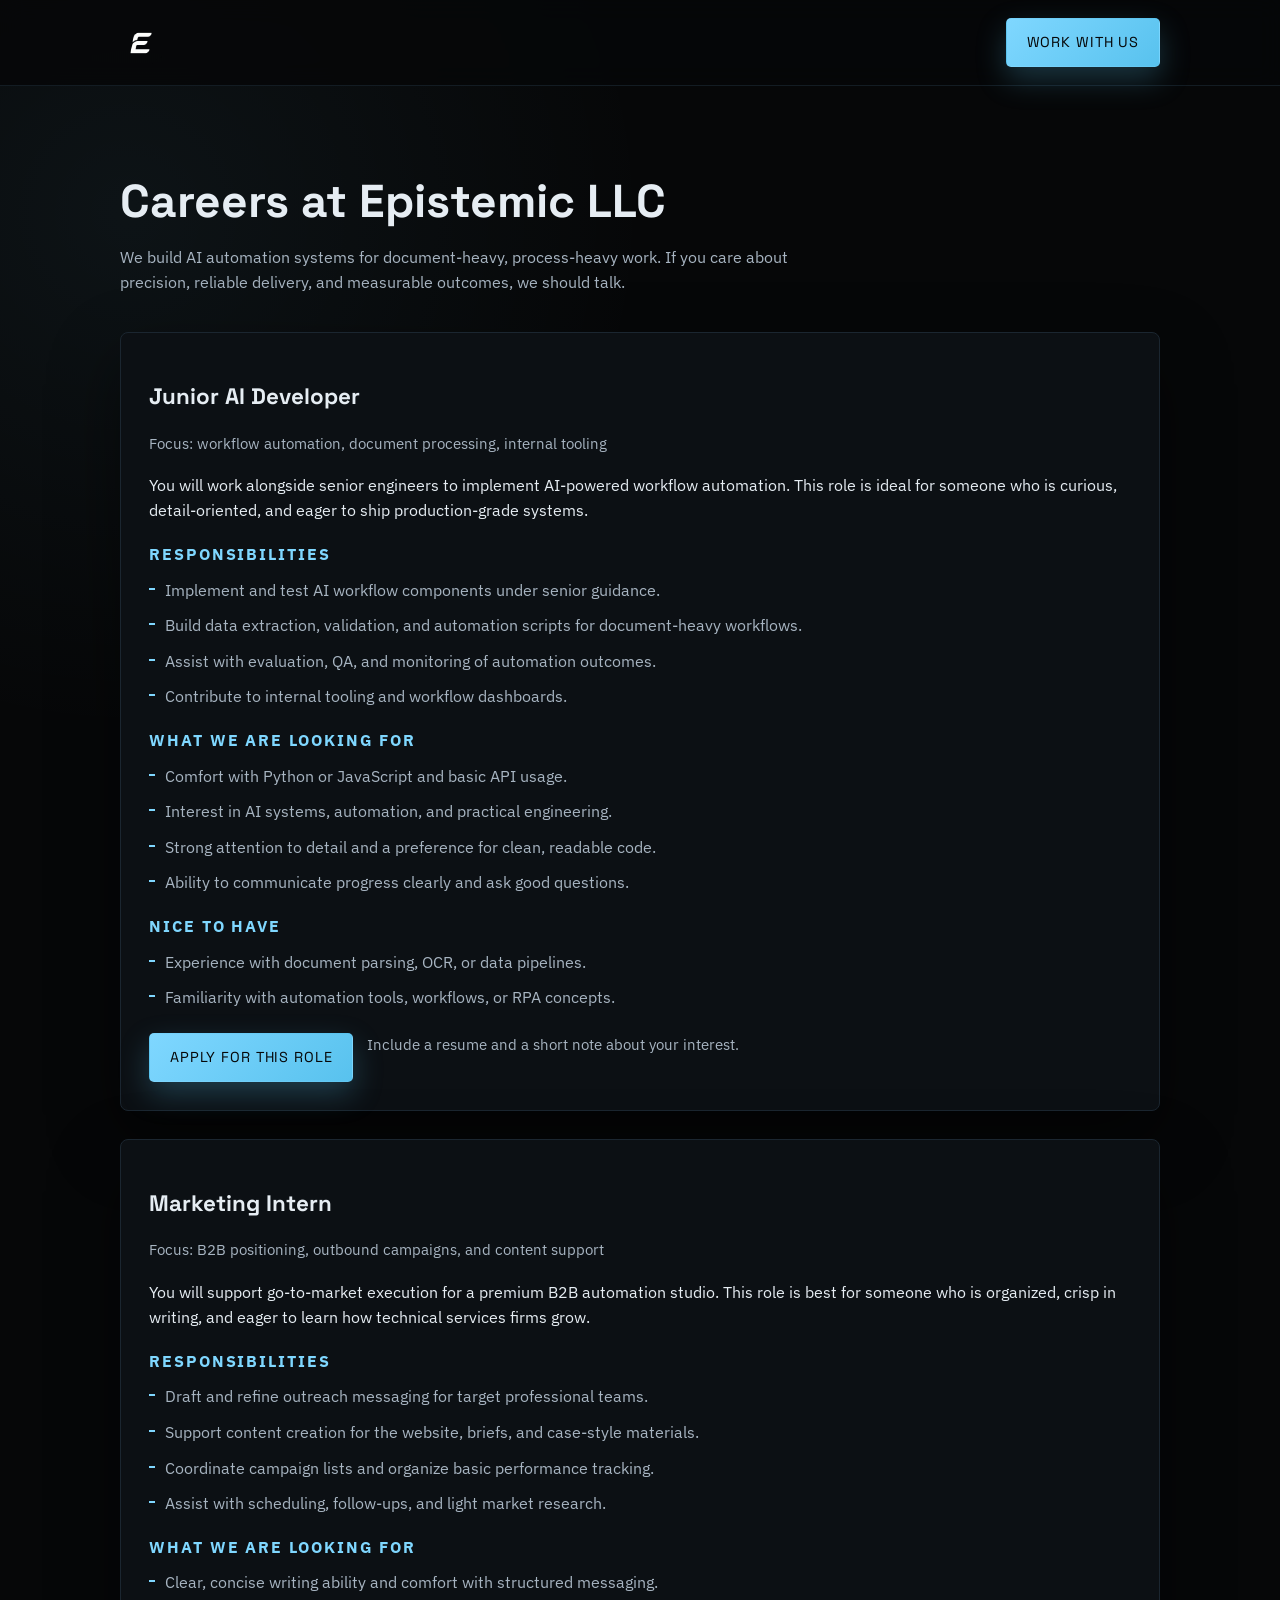
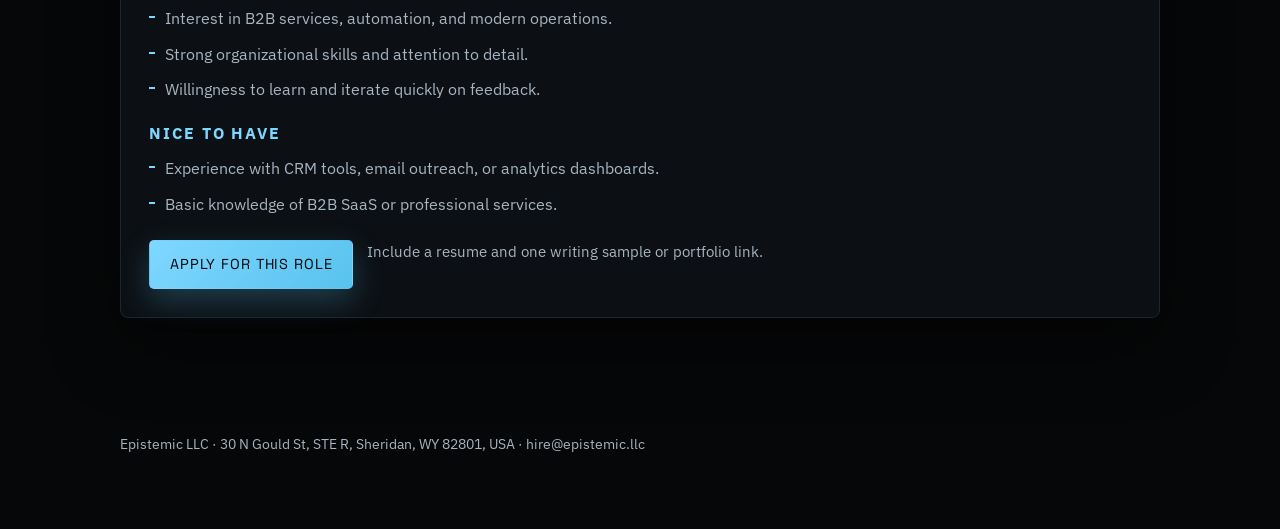
==== careers.html @ b7b9e683 "second page" ====
<!doctype html>
<html lang="en">
	<head>
		<meta charset="utf-8">
		<meta name="viewport" content="width=device-width, initial-scale=1">
		<title>Careers | Epistemic LLC</title>
		<meta name="description" content="Open roles at Epistemic LLC: Junior AI Developer and Marketing Intern.">
		<link rel="preconnect" href="https://fonts.googleapis.com">
		<link rel="preconnect" href="https://fonts.gstatic.com" crossorigin>
		<link href="https://fonts.googleapis.com/css2?family=IBM+Plex+Sans:wght@300;400;500;600&family=Space+Grotesk:wght@400;500;600;700&display=swap" rel="stylesheet">
		<style>
			:root {
				color-scheme: dark;
				--bg: #060708;
				--surface: #0c1014;
				--surface-strong: #0f151b;
				--text: #e6edf3;
				--muted: #a7b4c1;
				--line: #1b2630;
				--accent: #7fd7ff;
				--accent-strong: #58c2ee;
				--shadow: 0 28px 70px rgba(0, 0, 0, 0.45);
				--radius: 8px;
				--radius-small: 5px;
				--container: 1040px;
			}

			* {
				box-sizing: border-box;
			}

			body {
				margin: 0;
				font-family: "IBM Plex Sans", "Segoe UI", system-ui, -apple-system, sans-serif;
				background: radial-gradient(900px circle at 10% 10%, rgba(127, 215, 255, 0.06), transparent 58%),
					rgba(6, 7, 8, 1);
				color: var(--text);
				line-height: 1.6;
			}

			a {
				color: inherit;
				text-decoration: none;
			}

			.container {
				width: min(100% - 48px, var(--container));
				margin: 0 auto;
			}

			header {
				position: sticky;
				top: 0;
				z-index: 10;
				background: rgba(6, 7, 8, 0.88);
				backdrop-filter: blur(12px);
				border-bottom: 1px solid rgba(27, 38, 48, 0.7);
			}

			.nav {
				display: flex;
				align-items: center;
				justify-content: space-between;
				padding: 18px 0;
				gap: 24px;
			}

			.logo {
				display: inline-flex;
				align-items: center;
				gap: 12px;
				font-family: "Space Grotesk", sans-serif;
				font-weight: 600;
				letter-spacing: 0.02em;
				text-transform: uppercase;
			}

			.logo img {
				width: 42px;
				height: 42px;
				object-fit: contain;
			}

			.logo-fallback {
				display: none;
				font-size: 0.95rem;
			}

			.btn {
				display: inline-flex;
				align-items: center;
				justify-content: center;
				padding: 12px 20px;
				border-radius: var(--radius-small);
				border: 1px solid var(--line);
				font-family: "Space Grotesk", sans-serif;
				text-transform: uppercase;
				letter-spacing: 0.06em;
				font-size: 0.9rem;
				transition: transform 0.2s ease, box-shadow 0.2s ease, border-color 0.2s ease;
			}

			.btn-primary {
				background: linear-gradient(135deg, var(--accent), var(--accent-strong));
				color: #060708;
				border-color: transparent;
				box-shadow: 0 12px 30px rgba(88, 194, 238, 0.25);
			}

			.btn-primary:hover,
			.btn-primary:focus-visible {
				transform: translateY(-1px);
				box-shadow: 0 18px 34px rgba(88, 194, 238, 0.35);
			}

			.hero {
				padding: 90px 0 60px;
			}

			h1 {
				font-family: "Space Grotesk", sans-serif;
				font-size: clamp(2.2rem, 3.6vw, 3.4rem);
				line-height: 1.1;
				margin: 0 0 18px;
			}

			.lead {
				color: var(--muted);
				max-width: 680px;
			}

			.role-grid {
				display: grid;
				gap: 28px;
				margin-top: 36px;
			}

			.role-card {
				background: var(--surface);
				border: 1px solid var(--line);
				border-radius: var(--radius);
				padding: 28px;
				box-shadow: var(--shadow);
			}

			.role-card h2 {
				font-family: "Space Grotesk", sans-serif;
				font-size: 1.4rem;
				margin-bottom: 6px;
			}

			.meta {
				color: var(--muted);
				font-size: 0.95rem;
				margin-bottom: 18px;
			}

			.role-section {
				margin-top: 18px;
			}

			.role-section h3 {
				font-size: 1rem;
				text-transform: uppercase;
				letter-spacing: 0.12em;
				color: var(--accent);
				margin-bottom: 10px;
			}

			.role-section ul {
				list-style: none;
				margin: 0;
				padding: 0;
				display: grid;
				gap: 10px;
			}

			.role-section li {
				color: var(--muted);
				padding-left: 16px;
				position: relative;
			}

			.role-section li::before {
				content: "";
				position: absolute;
				left: 0;
				top: 10px;
				width: 6px;
				height: 2px;
				background: var(--accent);
			}

			.apply-bar {
				margin-top: 22px;
				display: flex;
				flex-wrap: wrap;
				gap: 14px;
			}

			.apply-note {
				color: var(--muted);
				font-size: 0.92rem;
			}

			footer {
				padding: 40px 0 60px;
				color: var(--muted);
				font-size: 0.9rem;
			}

			@media (max-width: 780px) {
				.container {
					width: min(100% - 32px, var(--container));
				}

				.nav {
					flex-direction: column;
					align-items: flex-start;
					gap: 12px;
				}

				.apply-bar .btn {
					flex: 1 1 180px;
				}
			}
		</style>
	</head>
	<body>
		<header>
			<nav class="nav container">
				<a class="logo" href="index.html" aria-label="Epistemic LLC">
					<img src="assets/company-logo.png" alt="Epistemic LLC logo" onerror="this.style.display='none'; this.nextElementSibling.style.display='inline-flex';">
					<span class="logo-fallback">Epistemic</span>
				</a>
				<a class="btn btn-primary" href="index.html#contact">Work with us</a>
			</nav>
		</header>

		<main>
			<section class="hero container">
				<h1>Careers at Epistemic LLC</h1>
				<p class="lead">
					We build AI automation systems for document-heavy, process-heavy work. If you care about precision,
					reliable delivery, and measurable outcomes, we should talk.
				</p>
				<div class="role-grid">
					<article class="role-card" id="junior-ai-developer">
						<h2>Junior AI Developer</h2>
						<p class="meta">Focus: workflow automation, document processing, internal tooling</p>
						<p>
							You will work alongside senior engineers to implement AI-powered workflow automation. This role is
							ideal for someone who is curious, detail-oriented, and eager to ship production-grade systems.
						</p>
						<div class="role-section">
							<h3>Responsibilities</h3>
							<ul>
								<li>Implement and test AI workflow components under senior guidance.</li>
								<li>Build data extraction, validation, and automation scripts for document-heavy workflows.</li>
								<li>Assist with evaluation, QA, and monitoring of automation outcomes.</li>
								<li>Contribute to internal tooling and workflow dashboards.</li>
							</ul>
						</div>
						<div class="role-section">
							<h3>What we are looking for</h3>
							<ul>
								<li>Comfort with Python or JavaScript and basic API usage.</li>
								<li>Interest in AI systems, automation, and practical engineering.</li>
								<li>Strong attention to detail and a preference for clean, readable code.</li>
								<li>Ability to communicate progress clearly and ask good questions.</li>
							</ul>
						</div>
						<div class="role-section">
							<h3>Nice to have</h3>
							<ul>
								<li>Experience with document parsing, OCR, or data pipelines.</li>
								<li>Familiarity with automation tools, workflows, or RPA concepts.</li>
							</ul>
						</div>
						<div class="apply-bar">
							<a class="btn btn-primary" href="mailto:hire@epistemic.llc?subject=Junior%20AI%20Developer%20Application">Apply for this role</a>
							<span class="apply-note">Include a resume and a short note about your interest.</span>
						</div>
					</article>

					<article class="role-card" id="marketing-intern">
						<h2>Marketing Intern</h2>
						<p class="meta">Focus: B2B positioning, outbound campaigns, and content support</p>
						<p>
							You will support go-to-market execution for a premium B2B automation studio. This role is best for
							someone who is organized, crisp in writing, and eager to learn how technical services firms grow.
						</p>
						<div class="role-section">
							<h3>Responsibilities</h3>
							<ul>
								<li>Draft and refine outreach messaging for target professional teams.</li>
								<li>Support content creation for the website, briefs, and case-style materials.</li>
								<li>Coordinate campaign lists and organize basic performance tracking.</li>
								<li>Assist with scheduling, follow-ups, and light market research.</li>
							</ul>
						</div>
						<div class="role-section">
							<h3>What we are looking for</h3>
							<ul>
								<li>Clear, concise writing ability and comfort with structured messaging.</li>
								<li>Interest in B2B services, automation, and modern operations.</li>
								<li>Strong organizational skills and attention to detail.</li>
								<li>Willingness to learn and iterate quickly on feedback.</li>
							</ul>
						</div>
						<div class="role-section">
							<h3>Nice to have</h3>
							<ul>
								<li>Experience with CRM tools, email outreach, or analytics dashboards.</li>
								<li>Basic knowledge of B2B SaaS or professional services.</li>
							</ul>
						</div>
						<div class="apply-bar">
							<a class="btn btn-primary" href="mailto:hire@epistemic.llc?subject=Marketing%20Intern%20Application">Apply for this role</a>
							<span class="apply-note">Include a resume and one writing sample or portfolio link.</span>
						</div>
					</article>
				</div>
			</section>
		</main>

		<footer class="container">
			<p>Epistemic LLC · 30 N Gould St, STE R, Sheridan, WY 82801, USA · hire@epistemic.llc</p>
		</footer>
	</body>
</html>
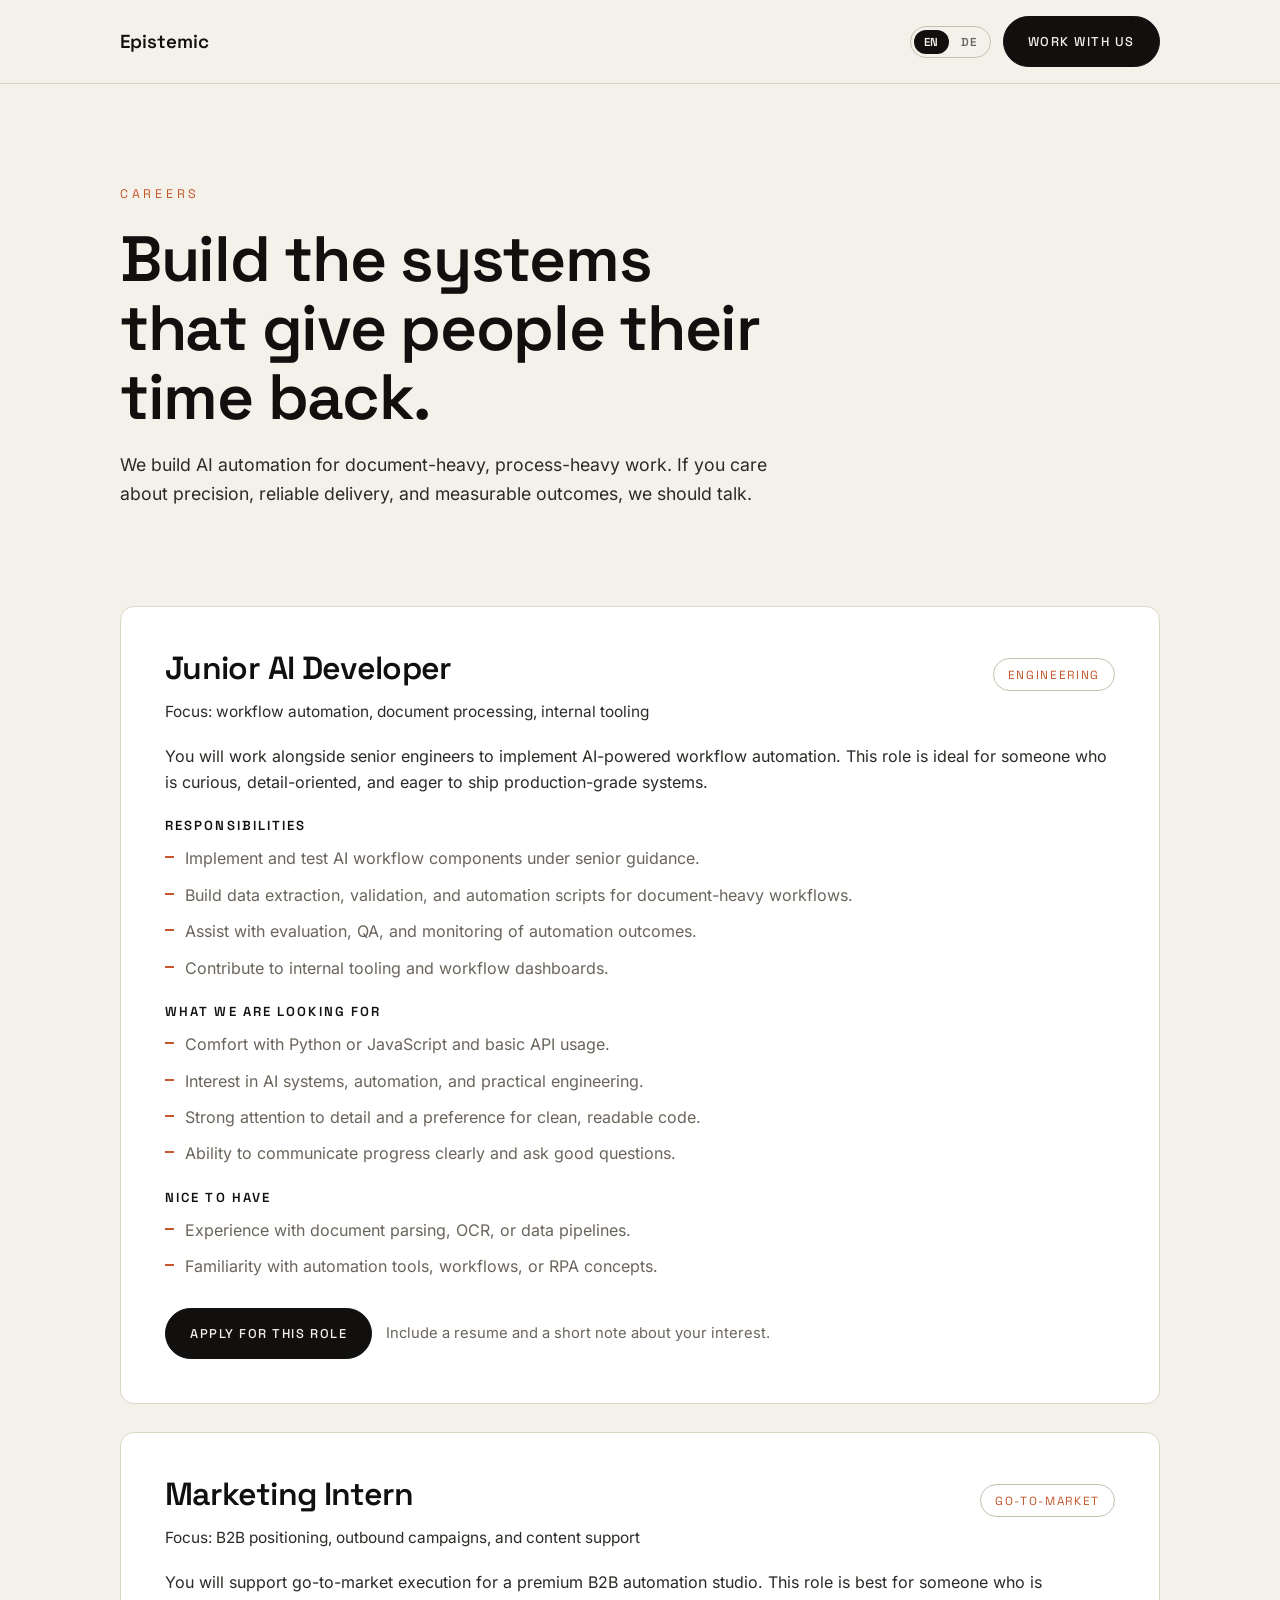
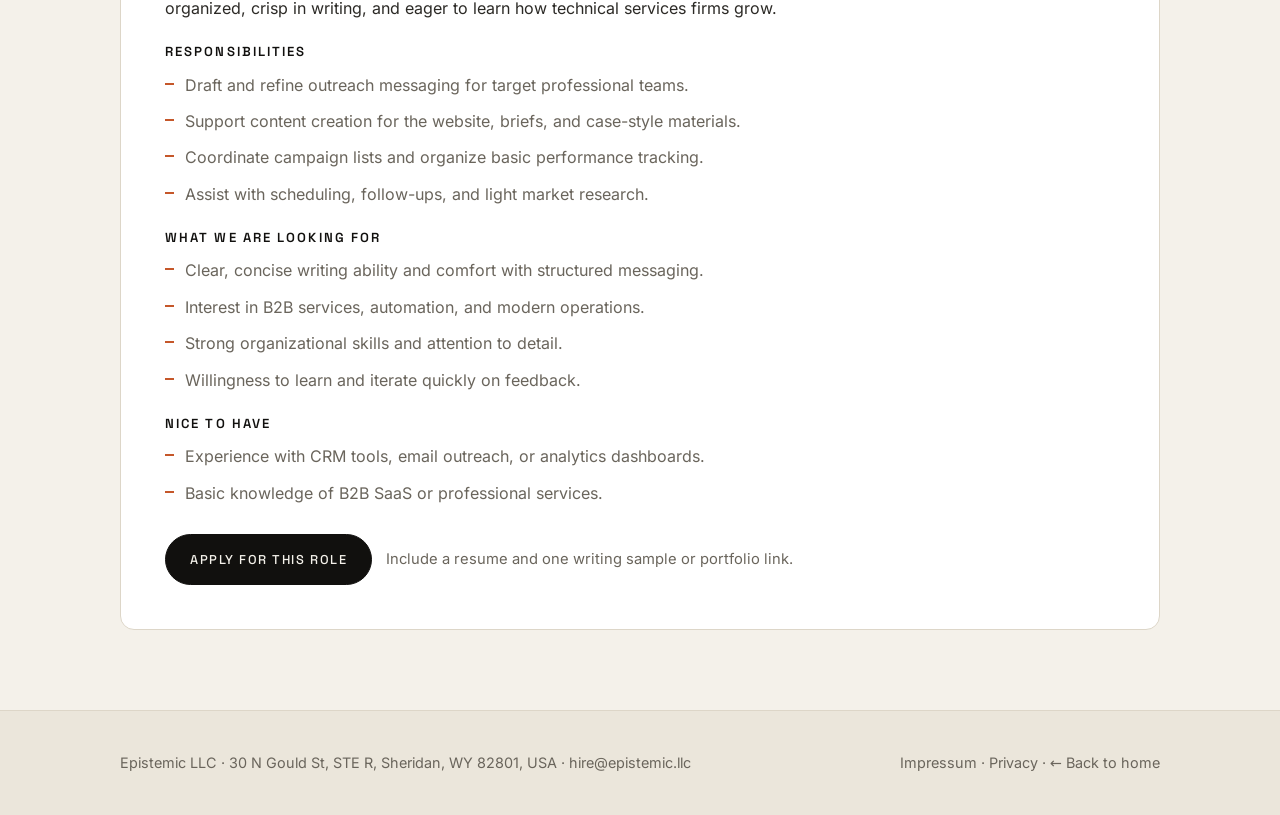
==== commit 083a2c3c: "website update" ====
--- a/careers.html
+++ b/careers.html
@@ -3,329 +3,235 @@
 	<head>
 		<meta charset="utf-8">
 		<meta name="viewport" content="width=device-width, initial-scale=1">
-		<title>Careers | Epistemic LLC</title>
-		<meta name="description" content="Open roles at Epistemic LLC: Junior AI Developer and Marketing Intern.">
-		<link rel="preconnect" href="https://fonts.googleapis.com">
-		<link rel="preconnect" href="https://fonts.gstatic.com" crossorigin>
-		<link href="https://fonts.googleapis.com/css2?family=IBM+Plex+Sans:wght@300;400;500;600&family=Space+Grotesk:wght@400;500;600;700&display=swap" rel="stylesheet">
+		<title>Careers | Epistemic</title>
+		<meta name="description" content="Open roles at Epistemic: Junior AI Developer and Marketing Intern.">
+		<link rel="icon" href="assets/company-logo.png" type="image/png">
+			<link rel="stylesheet" href="assets/fonts.css">
 		<style>
 			:root {
-				color-scheme: dark;
-				--bg: #060708;
-				--surface: #0c1014;
-				--surface-strong: #0f151b;
-				--text: #e6edf3;
-				--muted: #a7b4c1;
-				--line: #1b2630;
-				--accent: #7fd7ff;
-				--accent-strong: #58c2ee;
-				--shadow: 0 28px 70px rgba(0, 0, 0, 0.45);
-				--radius: 8px;
-				--radius-small: 5px;
+				--bg: #f4f1ea;
+				--bg-deep: #ebe6db;
+				--surface: #ffffff;
+				--ink: #11100e;
+				--ink-soft: #2c2a26;
+				--muted: #6a655c;
+				--line: #ddd6c8;
+				--line-strong: #c7bfae;
+				--accent-warm: #c5572a;
+				--radius: 14px;
 				--container: 1040px;
-			}
-
-			* {
-				box-sizing: border-box;
-			}
-
+				--ease: cubic-bezier(0.22, 1, 0.36, 1);
+			}
+			* { box-sizing: border-box; }
+			html { scroll-behavior: smooth; }
 			body {
 				margin: 0;
-				font-family: "IBM Plex Sans", "Segoe UI", system-ui, -apple-system, sans-serif;
-				background: radial-gradient(900px circle at 10% 10%, rgba(127, 215, 255, 0.06), transparent 58%),
-					rgba(6, 7, 8, 1);
-				color: var(--text);
-				line-height: 1.6;
-			}
-
-			a {
-				color: inherit;
-				text-decoration: none;
-			}
-
-			.container {
-				width: min(100% - 48px, var(--container));
-				margin: 0 auto;
-			}
-
-			header {
-				position: sticky;
-				top: 0;
-				z-index: 10;
-				background: rgba(6, 7, 8, 0.88);
-				backdrop-filter: blur(12px);
-				border-bottom: 1px solid rgba(27, 38, 48, 0.7);
-			}
-
-			.nav {
-				display: flex;
-				align-items: center;
-				justify-content: space-between;
-				padding: 18px 0;
-				gap: 24px;
-			}
-
-			.logo {
-				display: inline-flex;
-				align-items: center;
-				gap: 12px;
-				font-family: "Space Grotesk", sans-serif;
-				font-weight: 600;
-				letter-spacing: 0.02em;
-				text-transform: uppercase;
-			}
-
-			.logo img {
-				width: 42px;
-				height: 42px;
-				object-fit: contain;
-			}
-
-			.logo-fallback {
-				display: none;
-				font-size: 0.95rem;
-			}
+				font-family: "Inter", "Segoe UI", system-ui, -apple-system, sans-serif;
+				background: var(--bg);
+				color: var(--ink);
+				line-height: 1.65;
+				-webkit-font-smoothing: antialiased;
+			}
+			img { max-width: 100%; display: block; }
+			a { color: inherit; text-decoration: none; }
+			h1, h2, h3 { font-family: "Space Grotesk", "Inter", sans-serif; margin: 0; font-weight: 600; letter-spacing: -0.02em; line-height: 1.08; }
+			.container { width: min(100% - 48px, var(--container)); margin: 0 auto; }
 
 			.btn {
-				display: inline-flex;
-				align-items: center;
-				justify-content: center;
-				padding: 12px 20px;
-				border-radius: var(--radius-small);
-				border: 1px solid var(--line);
-				font-family: "Space Grotesk", sans-serif;
-				text-transform: uppercase;
-				letter-spacing: 0.06em;
-				font-size: 0.9rem;
-				transition: transform 0.2s ease, box-shadow 0.2s ease, border-color 0.2s ease;
-			}
-
-			.btn-primary {
-				background: linear-gradient(135deg, var(--accent), var(--accent-strong));
-				color: #060708;
-				border-color: transparent;
-				box-shadow: 0 12px 30px rgba(88, 194, 238, 0.25);
-			}
-
-			.btn-primary:hover,
-			.btn-primary:focus-visible {
-				transform: translateY(-1px);
-				box-shadow: 0 18px 34px rgba(88, 194, 238, 0.35);
-			}
-
-			.hero {
-				padding: 90px 0 60px;
-			}
-
-			h1 {
-				font-family: "Space Grotesk", sans-serif;
-				font-size: clamp(2.2rem, 3.6vw, 3.4rem);
-				line-height: 1.1;
-				margin: 0 0 18px;
-			}
-
-			.lead {
-				color: var(--muted);
-				max-width: 680px;
-			}
-
-			.role-grid {
-				display: grid;
-				gap: 28px;
-				margin-top: 36px;
-			}
-
+				display: inline-flex; align-items: center; justify-content: center; gap: 10px;
+				padding: 14px 24px; border-radius: 100px; border: 1px solid var(--ink);
+				font-family: "Space Grotesk", sans-serif; font-size: 0.8rem; font-weight: 500;
+				text-transform: uppercase; letter-spacing: 0.12em; cursor: pointer;
+				transition: transform 0.35s var(--ease), background 0.3s var(--ease), color 0.3s var(--ease), box-shadow 0.3s var(--ease);
+			}
+			.btn-primary { background: var(--ink); color: var(--bg); }
+			.btn-primary:hover, .btn-primary:focus-visible { transform: translateY(-2px); box-shadow: 0 16px 30px rgba(17,16,14,0.22); }
+			.btn-ghost { background: transparent; color: var(--ink); }
+			.btn-ghost:hover, .btn-ghost:focus-visible { background: var(--ink); color: var(--bg); transform: translateY(-2px); }
+
+			.site-header {
+				position: sticky; top: 0; z-index: 50;
+				background: rgba(244,241,234,0.85); backdrop-filter: blur(14px);
+				border-bottom: 1px solid var(--line);
+			}
+			.nav { display: flex; align-items: center; justify-content: space-between; gap: 24px; padding: 16px 0; }
+			.nav-right { display: inline-flex; align-items: center; gap: 12px; }
+			.lang-toggle {
+				display: inline-flex; align-items: center; gap: 2px; border: 1px solid var(--line-strong);
+				border-radius: 100px; padding: 3px; background: transparent; cursor: pointer; font-family: "Space Grotesk", sans-serif;
+			}
+			.lang-toggle span {
+				font-size: 0.72rem; font-weight: 600; letter-spacing: 0.06em; padding: 5px 10px; border-radius: 100px;
+				color: var(--muted); transition: background 0.25s var(--ease), color 0.25s var(--ease);
+			}
+			.lang-toggle span.is-active { background: var(--ink); color: var(--bg); }
+			.logo { display: inline-flex; align-items: center; gap: 12px; font-family: "Space Grotesk", sans-serif; font-weight: 600; font-size: 1.18rem; }
+			.logo img { width: 36px; height: 36px; object-fit: contain; }
+
+			.hero { padding: clamp(56px, 8vw, 100px) 0 40px; }
+			.eyebrow {
+				font-family: "Space Grotesk", sans-serif; font-size: 0.78rem; text-transform: uppercase;
+				letter-spacing: 0.3em; color: var(--accent-warm); margin: 0 0 20px;
+			}
+			h1 { font-size: clamp(2.4rem, 5vw, 4rem); margin: 0 0 18px; max-width: 16ch; }
+			.lead { color: var(--ink-soft); max-width: 62ch; font-size: 1.1rem; }
+
+			.role-grid { display: grid; gap: 28px; padding: 40px 0 80px; }
 			.role-card {
-				background: var(--surface);
-				border: 1px solid var(--line);
-				border-radius: var(--radius);
-				padding: 28px;
-				box-shadow: var(--shadow);
-			}
-
-			.role-card h2 {
-				font-family: "Space Grotesk", sans-serif;
-				font-size: 1.4rem;
-				margin-bottom: 6px;
-			}
-
-			.meta {
-				color: var(--muted);
-				font-size: 0.95rem;
-				margin-bottom: 18px;
-			}
-
-			.role-section {
-				margin-top: 18px;
-			}
-
+				background: var(--surface); border: 1px solid var(--line); border-radius: var(--radius);
+				padding: clamp(28px, 4vw, 44px);
+			}
+			.role-head { display: flex; flex-wrap: wrap; justify-content: space-between; gap: 12px; align-items: baseline; }
+			.role-card h2 { font-size: clamp(1.5rem, 2.5vw, 2rem); }
+			.role-tag {
+				font-family: "Space Grotesk", sans-serif; font-size: 0.74rem; text-transform: uppercase;
+				letter-spacing: 0.14em; color: var(--accent-warm); border: 1px solid var(--line-strong);
+				border-radius: 100px; padding: 6px 14px;
+			}
+			.meta { color: var(--muted); font-size: 0.96rem; margin: 8px 0 18px; }
+			.role-card > p { color: var(--ink-soft); }
+			.role-section { margin-top: 24px; }
 			.role-section h3 {
-				font-size: 1rem;
-				text-transform: uppercase;
-				letter-spacing: 0.12em;
-				color: var(--accent);
-				margin-bottom: 10px;
-			}
-
-			.role-section ul {
-				list-style: none;
-				margin: 0;
-				padding: 0;
-				display: grid;
-				gap: 10px;
-			}
-
-			.role-section li {
-				color: var(--muted);
-				padding-left: 16px;
-				position: relative;
-			}
-
-			.role-section li::before {
-				content: "";
-				position: absolute;
-				left: 0;
-				top: 10px;
-				width: 6px;
-				height: 2px;
-				background: var(--accent);
-			}
-
-			.apply-bar {
-				margin-top: 22px;
-				display: flex;
-				flex-wrap: wrap;
-				gap: 14px;
-			}
-
-			.apply-note {
-				color: var(--muted);
-				font-size: 0.92rem;
-			}
-
-			footer {
-				padding: 40px 0 60px;
-				color: var(--muted);
-				font-size: 0.9rem;
-			}
-
-			@media (max-width: 780px) {
-				.container {
-					width: min(100% - 32px, var(--container));
-				}
-
-				.nav {
-					flex-direction: column;
-					align-items: flex-start;
-					gap: 12px;
-				}
-
-				.apply-bar .btn {
-					flex: 1 1 180px;
-				}
-			}
+				font-size: 0.82rem; text-transform: uppercase; letter-spacing: 0.16em;
+				color: var(--ink); margin-bottom: 12px;
+			}
+			.role-section ul { list-style: none; margin: 0; padding: 0; display: grid; gap: 10px; }
+			.role-section li { color: var(--muted); padding-left: 20px; position: relative; }
+			.role-section li::before { content: ""; position: absolute; left: 0; top: 11px; width: 9px; height: 2px; background: var(--accent-warm); }
+			.apply-bar { margin-top: 28px; display: flex; flex-wrap: wrap; gap: 14px; align-items: center; }
+			.apply-note { color: var(--muted); font-size: 0.92rem; }
+
+			footer { background: var(--bg-deep); border-top: 1px solid var(--line); padding: 40px 0; color: var(--muted); font-size: 0.9rem; }
+			.footer-inner { display: flex; flex-wrap: wrap; justify-content: space-between; gap: 16px; }
+			.footer-inner a { border-bottom: 1px solid transparent; }
+			.footer-inner a:hover { border-color: var(--accent-warm); color: var(--ink); }
+
+			@media (max-width: 720px) {
+				.container { width: min(100% - 32px, var(--container)); }
+				.apply-bar .btn { flex: 1 1 180px; }
+			}
+			@media (prefers-reduced-motion: reduce) { html { scroll-behavior: auto; } * { transition: none !important; } }
 		</style>
 	</head>
 	<body>
-		<header>
+		<header class="site-header">
 			<nav class="nav container">
-				<a class="logo" href="index.html" aria-label="Epistemic LLC">
-					<img src="assets/company-logo.png" alt="Epistemic LLC logo" onerror="this.style.display='none'; this.nextElementSibling.style.display='inline-flex';">
-					<span class="logo-fallback">Epistemic</span>
+				<a class="logo" href="index.html" aria-label="Epistemic">
+					<span>Epistemic</span>
 				</a>
-				<a class="btn btn-primary" href="index.html#contact">Work with us</a>
+				<div class="nav-right">
+					<button class="lang-toggle" type="button" aria-label="Language / Sprache">
+						<span data-lang="en">EN</span>
+						<span data-lang="de">DE</span>
+					</button>
+					<a class="btn btn-primary" href="index.html#contact" data-i18n="c.nav.work">Work with us</a>
+				</div>
 			</nav>
 		</header>
 
 		<main>
 			<section class="hero container">
-				<h1>Careers at Epistemic LLC</h1>
-				<p class="lead">
-					We build AI automation systems for document-heavy, process-heavy work. If you care about precision,
+				<p class="eyebrow" data-i18n="c.eyebrow">Careers</p>
+				<h1 data-i18n="c.h1">Build the systems that give people their time back.</h1>
+				<p class="lead" data-i18n="c.lead">
+					We build AI automation for document-heavy, process-heavy work. If you care about precision,
 					reliable delivery, and measurable outcomes, we should talk.
 				</p>
+			</section>
+
+			<div class="container">
 				<div class="role-grid">
 					<article class="role-card" id="junior-ai-developer">
-						<h2>Junior AI Developer</h2>
-						<p class="meta">Focus: workflow automation, document processing, internal tooling</p>
-						<p>
+						<div class="role-head">
+							<h2 data-i18n="c.r1.h2">Junior AI Developer</h2>
+							<span class="role-tag" data-i18n="c.r1.tag">Engineering</span>
+						</div>
+						<p class="meta" data-i18n="c.r1.meta">Focus: workflow automation, document processing, internal tooling</p>
+						<p data-i18n="c.r1.p">
 							You will work alongside senior engineers to implement AI-powered workflow automation. This role is
 							ideal for someone who is curious, detail-oriented, and eager to ship production-grade systems.
 						</p>
 						<div class="role-section">
-							<h3>Responsibilities</h3>
-							<ul>
-								<li>Implement and test AI workflow components under senior guidance.</li>
-								<li>Build data extraction, validation, and automation scripts for document-heavy workflows.</li>
-								<li>Assist with evaluation, QA, and monitoring of automation outcomes.</li>
-								<li>Contribute to internal tooling and workflow dashboards.</li>
-							</ul>
-						</div>
-						<div class="role-section">
-							<h3>What we are looking for</h3>
-							<ul>
-								<li>Comfort with Python or JavaScript and basic API usage.</li>
-								<li>Interest in AI systems, automation, and practical engineering.</li>
-								<li>Strong attention to detail and a preference for clean, readable code.</li>
-								<li>Ability to communicate progress clearly and ask good questions.</li>
-							</ul>
-						</div>
-						<div class="role-section">
-							<h3>Nice to have</h3>
-							<ul>
-								<li>Experience with document parsing, OCR, or data pipelines.</li>
-								<li>Familiarity with automation tools, workflows, or RPA concepts.</li>
+							<h3 data-i18n="c.r1.s1h">Responsibilities</h3>
+							<ul>
+								<li data-i18n="c.r1.s1l1">Implement and test AI workflow components under senior guidance.</li>
+								<li data-i18n="c.r1.s1l2">Build data extraction, validation, and automation scripts for document-heavy workflows.</li>
+								<li data-i18n="c.r1.s1l3">Assist with evaluation, QA, and monitoring of automation outcomes.</li>
+								<li data-i18n="c.r1.s1l4">Contribute to internal tooling and workflow dashboards.</li>
+							</ul>
+						</div>
+						<div class="role-section">
+							<h3 data-i18n="c.r1.s2h">What we are looking for</h3>
+							<ul>
+								<li data-i18n="c.r1.s2l1">Comfort with Python or JavaScript and basic API usage.</li>
+								<li data-i18n="c.r1.s2l2">Interest in AI systems, automation, and practical engineering.</li>
+								<li data-i18n="c.r1.s2l3">Strong attention to detail and a preference for clean, readable code.</li>
+								<li data-i18n="c.r1.s2l4">Ability to communicate progress clearly and ask good questions.</li>
+							</ul>
+						</div>
+						<div class="role-section">
+							<h3 data-i18n="c.r1.s3h">Nice to have</h3>
+							<ul>
+								<li data-i18n="c.r1.s3l1">Experience with document parsing, OCR, or data pipelines.</li>
+								<li data-i18n="c.r1.s3l2">Familiarity with automation tools, workflows, or RPA concepts.</li>
 							</ul>
 						</div>
 						<div class="apply-bar">
-							<a class="btn btn-primary" href="mailto:hire@epistemic.llc?subject=Junior%20AI%20Developer%20Application">Apply for this role</a>
-							<span class="apply-note">Include a resume and a short note about your interest.</span>
+							<a class="btn btn-primary" href="mailto:hire@epistemic.llc?subject=Junior%20AI%20Developer%20Application" data-i18n="c.r1.apply">Apply for this role</a>
+							<span class="apply-note" data-i18n="c.r1.note">Include a resume and a short note about your interest.</span>
 						</div>
 					</article>
 
 					<article class="role-card" id="marketing-intern">
-						<h2>Marketing Intern</h2>
-						<p class="meta">Focus: B2B positioning, outbound campaigns, and content support</p>
-						<p>
+						<div class="role-head">
+							<h2 data-i18n="c.r2.h2">Marketing Intern</h2>
+							<span class="role-tag" data-i18n="c.r2.tag">Go-to-market</span>
+						</div>
+						<p class="meta" data-i18n="c.r2.meta">Focus: B2B positioning, outbound campaigns, and content support</p>
+						<p data-i18n="c.r2.p">
 							You will support go-to-market execution for a premium B2B automation studio. This role is best for
 							someone who is organized, crisp in writing, and eager to learn how technical services firms grow.
 						</p>
 						<div class="role-section">
-							<h3>Responsibilities</h3>
-							<ul>
-								<li>Draft and refine outreach messaging for target professional teams.</li>
-								<li>Support content creation for the website, briefs, and case-style materials.</li>
-								<li>Coordinate campaign lists and organize basic performance tracking.</li>
-								<li>Assist with scheduling, follow-ups, and light market research.</li>
-							</ul>
-						</div>
-						<div class="role-section">
-							<h3>What we are looking for</h3>
-							<ul>
-								<li>Clear, concise writing ability and comfort with structured messaging.</li>
-								<li>Interest in B2B services, automation, and modern operations.</li>
-								<li>Strong organizational skills and attention to detail.</li>
-								<li>Willingness to learn and iterate quickly on feedback.</li>
-							</ul>
-						</div>
-						<div class="role-section">
-							<h3>Nice to have</h3>
-							<ul>
-								<li>Experience with CRM tools, email outreach, or analytics dashboards.</li>
-								<li>Basic knowledge of B2B SaaS or professional services.</li>
+							<h3 data-i18n="c.r2.s1h">Responsibilities</h3>
+							<ul>
+								<li data-i18n="c.r2.s1l1">Draft and refine outreach messaging for target professional teams.</li>
+								<li data-i18n="c.r2.s1l2">Support content creation for the website, briefs, and case-style materials.</li>
+								<li data-i18n="c.r2.s1l3">Coordinate campaign lists and organize basic performance tracking.</li>
+								<li data-i18n="c.r2.s1l4">Assist with scheduling, follow-ups, and light market research.</li>
+							</ul>
+						</div>
+						<div class="role-section">
+							<h3 data-i18n="c.r2.s2h">What we are looking for</h3>
+							<ul>
+								<li data-i18n="c.r2.s2l1">Clear, concise writing ability and comfort with structured messaging.</li>
+								<li data-i18n="c.r2.s2l2">Interest in B2B services, automation, and modern operations.</li>
+								<li data-i18n="c.r2.s2l3">Strong organizational skills and attention to detail.</li>
+								<li data-i18n="c.r2.s2l4">Willingness to learn and iterate quickly on feedback.</li>
+							</ul>
+						</div>
+						<div class="role-section">
+							<h3 data-i18n="c.r2.s3h">Nice to have</h3>
+							<ul>
+								<li data-i18n="c.r2.s3l1">Experience with CRM tools, email outreach, or analytics dashboards.</li>
+								<li data-i18n="c.r2.s3l2">Basic knowledge of B2B SaaS or professional services.</li>
 							</ul>
 						</div>
 						<div class="apply-bar">
-							<a class="btn btn-primary" href="mailto:hire@epistemic.llc?subject=Marketing%20Intern%20Application">Apply for this role</a>
-							<span class="apply-note">Include a resume and one writing sample or portfolio link.</span>
+							<a class="btn btn-primary" href="mailto:hire@epistemic.llc?subject=Marketing%20Intern%20Application" data-i18n="c.r2.apply">Apply for this role</a>
+							<span class="apply-note" data-i18n="c.r2.note">Include a resume and one writing sample or portfolio link.</span>
 						</div>
 					</article>
 				</div>
-			</section>
+			</div>
 		</main>
 
-		<footer class="container">
-			<p>Epistemic LLC · 30 N Gould St, STE R, Sheridan, WY 82801, USA · hire@epistemic.llc</p>
+		<footer>
+			<div class="container footer-inner">
+				<span>Epistemic LLC · 30 N Gould St, STE R, Sheridan, WY 82801, USA · <a href="mailto:hire@epistemic.llc">hire@epistemic.llc</a></span>
+				<span><a href="impressum.html">Impressum</a> · <a href="datenschutz.html" data-i18n="foot.ds">Privacy</a> · <a href="index.html" data-i18n="c.foot.back">← Back to home</a></span>
+			</div>
 		</footer>
+		<script src="assets/i18n.js"></script>
 	</body>
 </html>
--- a/assets/fonts.css
+++ b/assets/fonts.css
@@ -0,0 +1,16 @@
+@font-face{font-family:'Inter';font-style:normal;font-weight:300;font-display:swap;src:url(fonts/inter-300-latin-ext.woff2) format('woff2');unicode-range:U+0100-02BA, U+02BD-02C5, U+02C7-02CC, U+02CE-02D7, U+02DD-02FF, U+0304, U+0308, U+0329, U+1D00-1DBF, U+1E00-1E9F, U+1EF2-1EFF, U+2020, U+20A0-20AB, U+20AD-20C0, U+2113, U+2C60-2C7F, U+A720-A7FF;}
+@font-face{font-family:'Inter';font-style:normal;font-weight:300;font-display:swap;src:url(fonts/inter-300-latin.woff2) format('woff2');unicode-range:U+0000-00FF, U+0131, U+0152-0153, U+02BB-02BC, U+02C6, U+02DA, U+02DC, U+0304, U+0308, U+0329, U+2000-206F, U+20AC, U+2122, U+2191, U+2193, U+2212, U+2215, U+FEFF, U+FFFD;}
+@font-face{font-family:'Inter';font-style:normal;font-weight:400;font-display:swap;src:url(fonts/inter-400-latin-ext.woff2) format('woff2');unicode-range:U+0100-02BA, U+02BD-02C5, U+02C7-02CC, U+02CE-02D7, U+02DD-02FF, U+0304, U+0308, U+0329, U+1D00-1DBF, U+1E00-1E9F, U+1EF2-1EFF, U+2020, U+20A0-20AB, U+20AD-20C0, U+2113, U+2C60-2C7F, U+A720-A7FF;}
+@font-face{font-family:'Inter';font-style:normal;font-weight:400;font-display:swap;src:url(fonts/inter-400-latin.woff2) format('woff2');unicode-range:U+0000-00FF, U+0131, U+0152-0153, U+02BB-02BC, U+02C6, U+02DA, U+02DC, U+0304, U+0308, U+0329, U+2000-206F, U+20AC, U+2122, U+2191, U+2193, U+2212, U+2215, U+FEFF, U+FFFD;}
+@font-face{font-family:'Inter';font-style:normal;font-weight:500;font-display:swap;src:url(fonts/inter-500-latin-ext.woff2) format('woff2');unicode-range:U+0100-02BA, U+02BD-02C5, U+02C7-02CC, U+02CE-02D7, U+02DD-02FF, U+0304, U+0308, U+0329, U+1D00-1DBF, U+1E00-1E9F, U+1EF2-1EFF, U+2020, U+20A0-20AB, U+20AD-20C0, U+2113, U+2C60-2C7F, U+A720-A7FF;}
+@font-face{font-family:'Inter';font-style:normal;font-weight:500;font-display:swap;src:url(fonts/inter-500-latin.woff2) format('woff2');unicode-range:U+0000-00FF, U+0131, U+0152-0153, U+02BB-02BC, U+02C6, U+02DA, U+02DC, U+0304, U+0308, U+0329, U+2000-206F, U+20AC, U+2122, U+2191, U+2193, U+2212, U+2215, U+FEFF, U+FFFD;}
+@font-face{font-family:'Inter';font-style:normal;font-weight:600;font-display:swap;src:url(fonts/inter-600-latin-ext.woff2) format('woff2');unicode-range:U+0100-02BA, U+02BD-02C5, U+02C7-02CC, U+02CE-02D7, U+02DD-02FF, U+0304, U+0308, U+0329, U+1D00-1DBF, U+1E00-1E9F, U+1EF2-1EFF, U+2020, U+20A0-20AB, U+20AD-20C0, U+2113, U+2C60-2C7F, U+A720-A7FF;}
+@font-face{font-family:'Inter';font-style:normal;font-weight:600;font-display:swap;src:url(fonts/inter-600-latin.woff2) format('woff2');unicode-range:U+0000-00FF, U+0131, U+0152-0153, U+02BB-02BC, U+02C6, U+02DA, U+02DC, U+0304, U+0308, U+0329, U+2000-206F, U+20AC, U+2122, U+2191, U+2193, U+2212, U+2215, U+FEFF, U+FFFD;}
+@font-face{font-family:'Space Grotesk';font-style:normal;font-weight:400;font-display:swap;src:url(fonts/space-grotesk-400-latin-ext.woff2) format('woff2');unicode-range:U+0100-02BA, U+02BD-02C5, U+02C7-02CC, U+02CE-02D7, U+02DD-02FF, U+0304, U+0308, U+0329, U+1D00-1DBF, U+1E00-1E9F, U+1EF2-1EFF, U+2020, U+20A0-20AB, U+20AD-20C0, U+2113, U+2C60-2C7F, U+A720-A7FF;}
+@font-face{font-family:'Space Grotesk';font-style:normal;font-weight:400;font-display:swap;src:url(fonts/space-grotesk-400-latin.woff2) format('woff2');unicode-range:U+0000-00FF, U+0131, U+0152-0153, U+02BB-02BC, U+02C6, U+02DA, U+02DC, U+0304, U+0308, U+0329, U+2000-206F, U+20AC, U+2122, U+2191, U+2193, U+2212, U+2215, U+FEFF, U+FFFD;}
+@font-face{font-family:'Space Grotesk';font-style:normal;font-weight:500;font-display:swap;src:url(fonts/space-grotesk-500-latin-ext.woff2) format('woff2');unicode-range:U+0100-02BA, U+02BD-02C5, U+02C7-02CC, U+02CE-02D7, U+02DD-02FF, U+0304, U+0308, U+0329, U+1D00-1DBF, U+1E00-1E9F, U+1EF2-1EFF, U+2020, U+20A0-20AB, U+20AD-20C0, U+2113, U+2C60-2C7F, U+A720-A7FF;}
+@font-face{font-family:'Space Grotesk';font-style:normal;font-weight:500;font-display:swap;src:url(fonts/space-grotesk-500-latin.woff2) format('woff2');unicode-range:U+0000-00FF, U+0131, U+0152-0153, U+02BB-02BC, U+02C6, U+02DA, U+02DC, U+0304, U+0308, U+0329, U+2000-206F, U+20AC, U+2122, U+2191, U+2193, U+2212, U+2215, U+FEFF, U+FFFD;}
+@font-face{font-family:'Space Grotesk';font-style:normal;font-weight:600;font-display:swap;src:url(fonts/space-grotesk-600-latin-ext.woff2) format('woff2');unicode-range:U+0100-02BA, U+02BD-02C5, U+02C7-02CC, U+02CE-02D7, U+02DD-02FF, U+0304, U+0308, U+0329, U+1D00-1DBF, U+1E00-1E9F, U+1EF2-1EFF, U+2020, U+20A0-20AB, U+20AD-20C0, U+2113, U+2C60-2C7F, U+A720-A7FF;}
+@font-face{font-family:'Space Grotesk';font-style:normal;font-weight:600;font-display:swap;src:url(fonts/space-grotesk-600-latin.woff2) format('woff2');unicode-range:U+0000-00FF, U+0131, U+0152-0153, U+02BB-02BC, U+02C6, U+02DA, U+02DC, U+0304, U+0308, U+0329, U+2000-206F, U+20AC, U+2122, U+2191, U+2193, U+2212, U+2215, U+FEFF, U+FFFD;}
+@font-face{font-family:'Space Grotesk';font-style:normal;font-weight:700;font-display:swap;src:url(fonts/space-grotesk-700-latin-ext.woff2) format('woff2');unicode-range:U+0100-02BA, U+02BD-02C5, U+02C7-02CC, U+02CE-02D7, U+02DD-02FF, U+0304, U+0308, U+0329, U+1D00-1DBF, U+1E00-1E9F, U+1EF2-1EFF, U+2020, U+20A0-20AB, U+20AD-20C0, U+2113, U+2C60-2C7F, U+A720-A7FF;}
+@font-face{font-family:'Space Grotesk';font-style:normal;font-weight:700;font-display:swap;src:url(fonts/space-grotesk-700-latin.woff2) format('woff2');unicode-range:U+0000-00FF, U+0131, U+0152-0153, U+02BB-02BC, U+02C6, U+02DA, U+02DC, U+0304, U+0308, U+0329, U+2000-206F, U+20AC, U+2122, U+2191, U+2193, U+2212, U+2215, U+FEFF, U+FFFD;}
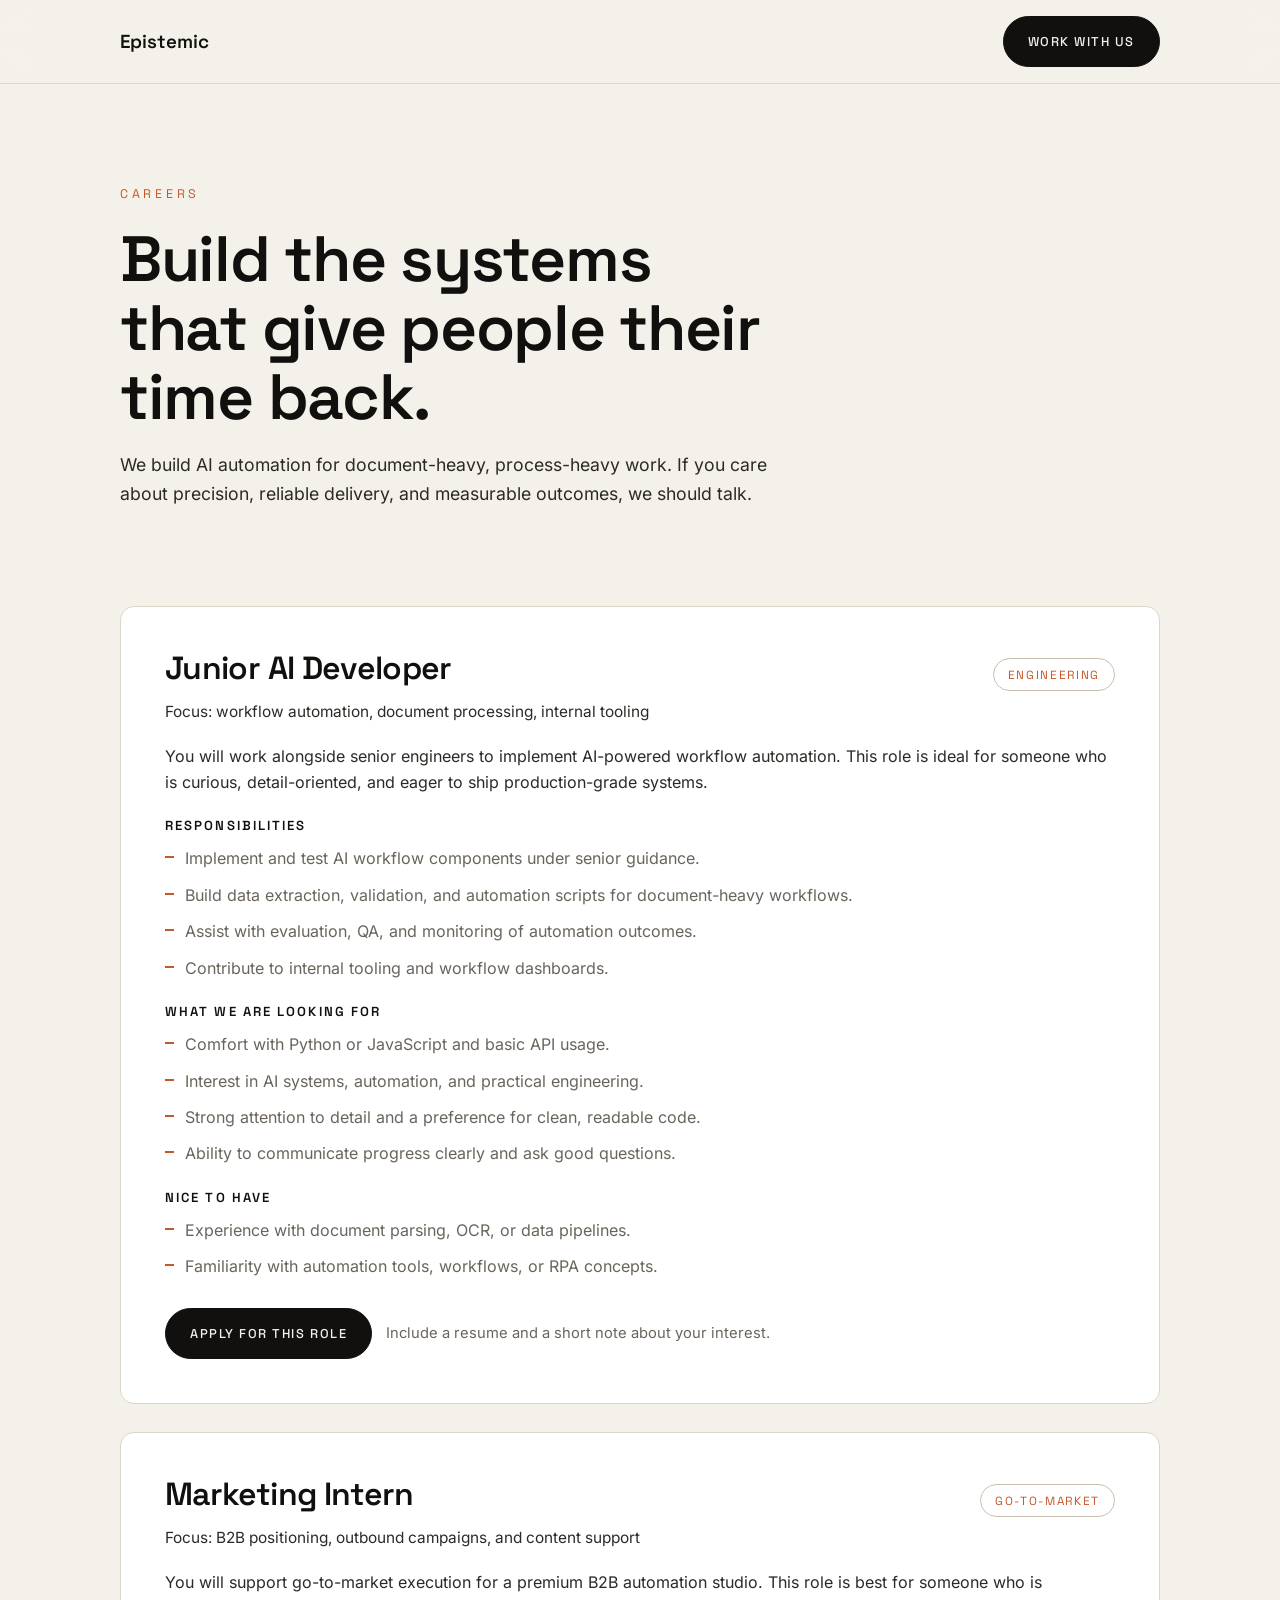
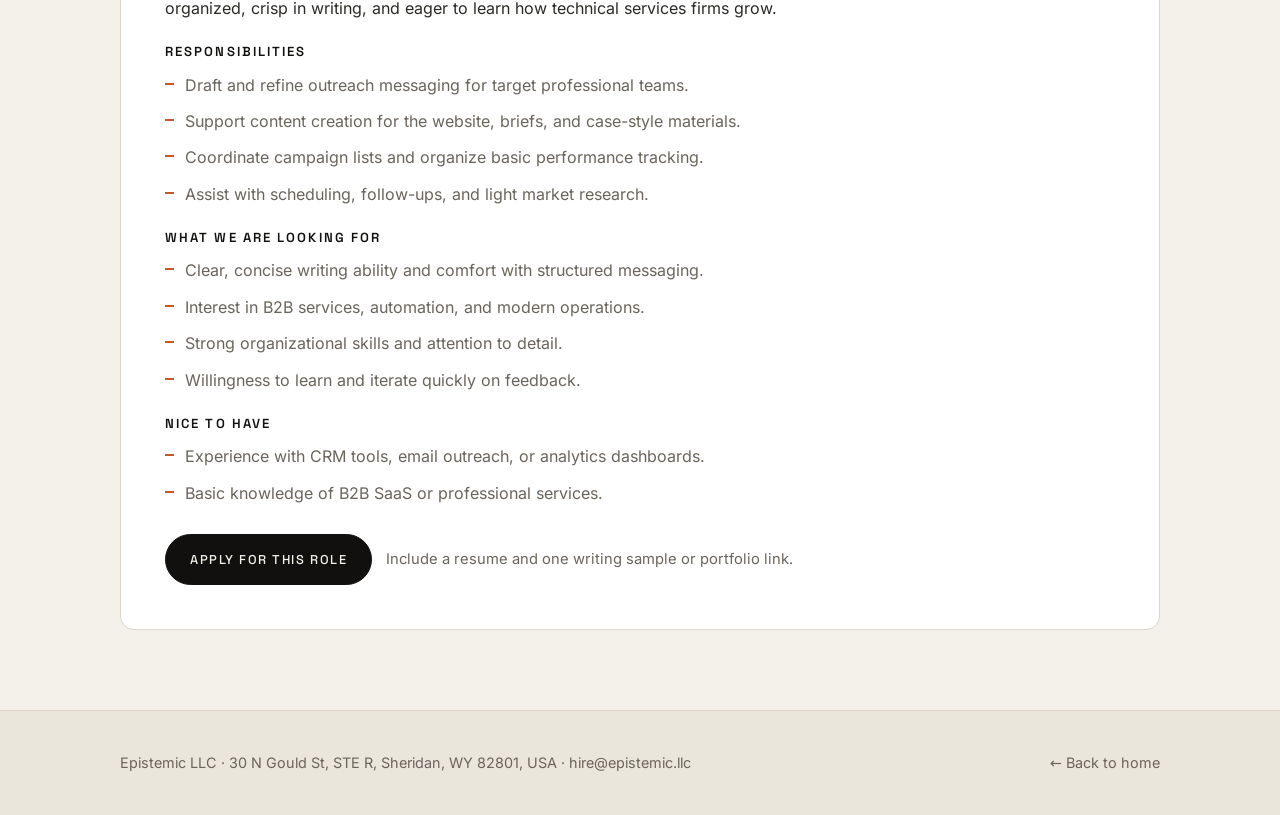
==== commit 81eb2bb8: "Remove Lawsec, legal pages, German translation and personal name - Delete Lawsec page, its Terms and" ====
--- a/careers.html
+++ b/careers.html
@@ -56,15 +56,6 @@
 			}
 			.nav { display: flex; align-items: center; justify-content: space-between; gap: 24px; padding: 16px 0; }
 			.nav-right { display: inline-flex; align-items: center; gap: 12px; }
-			.lang-toggle {
-				display: inline-flex; align-items: center; gap: 2px; border: 1px solid var(--line-strong);
-				border-radius: 100px; padding: 3px; background: transparent; cursor: pointer; font-family: "Space Grotesk", sans-serif;
-			}
-			.lang-toggle span {
-				font-size: 0.72rem; font-weight: 600; letter-spacing: 0.06em; padding: 5px 10px; border-radius: 100px;
-				color: var(--muted); transition: background 0.25s var(--ease), color 0.25s var(--ease);
-			}
-			.lang-toggle span.is-active { background: var(--ink); color: var(--bg); }
 			.logo { display: inline-flex; align-items: center; gap: 12px; font-family: "Space Grotesk", sans-serif; font-weight: 600; font-size: 1.18rem; }
 			.logo img { width: 36px; height: 36px; object-fit: contain; }
 
@@ -120,20 +111,16 @@
 					<span>Epistemic</span>
 				</a>
 				<div class="nav-right">
-					<button class="lang-toggle" type="button" aria-label="Language / Sprache">
-						<span data-lang="en">EN</span>
-						<span data-lang="de">DE</span>
-					</button>
-					<a class="btn btn-primary" href="index.html#contact" data-i18n="c.nav.work">Work with us</a>
+					<a class="btn btn-primary" href="index.html#contact">Work with us</a>
 				</div>
 			</nav>
 		</header>
 
 		<main>
 			<section class="hero container">
-				<p class="eyebrow" data-i18n="c.eyebrow">Careers</p>
-				<h1 data-i18n="c.h1">Build the systems that give people their time back.</h1>
-				<p class="lead" data-i18n="c.lead">
+				<p class="eyebrow">Careers</p>
+				<h1>Build the systems that give people their time back.</h1>
+				<p class="lead">
 					We build AI automation for document-heavy, process-heavy work. If you care about precision,
 					reliable delivery, and measurable outcomes, we should talk.
 				</p>
@@ -143,83 +130,83 @@
 				<div class="role-grid">
 					<article class="role-card" id="junior-ai-developer">
 						<div class="role-head">
-							<h2 data-i18n="c.r1.h2">Junior AI Developer</h2>
-							<span class="role-tag" data-i18n="c.r1.tag">Engineering</span>
-						</div>
-						<p class="meta" data-i18n="c.r1.meta">Focus: workflow automation, document processing, internal tooling</p>
-						<p data-i18n="c.r1.p">
+							<h2>Junior AI Developer</h2>
+							<span class="role-tag">Engineering</span>
+						</div>
+						<p class="meta">Focus: workflow automation, document processing, internal tooling</p>
+						<p>
 							You will work alongside senior engineers to implement AI-powered workflow automation. This role is
 							ideal for someone who is curious, detail-oriented, and eager to ship production-grade systems.
 						</p>
 						<div class="role-section">
-							<h3 data-i18n="c.r1.s1h">Responsibilities</h3>
-							<ul>
-								<li data-i18n="c.r1.s1l1">Implement and test AI workflow components under senior guidance.</li>
-								<li data-i18n="c.r1.s1l2">Build data extraction, validation, and automation scripts for document-heavy workflows.</li>
-								<li data-i18n="c.r1.s1l3">Assist with evaluation, QA, and monitoring of automation outcomes.</li>
-								<li data-i18n="c.r1.s1l4">Contribute to internal tooling and workflow dashboards.</li>
-							</ul>
-						</div>
-						<div class="role-section">
-							<h3 data-i18n="c.r1.s2h">What we are looking for</h3>
-							<ul>
-								<li data-i18n="c.r1.s2l1">Comfort with Python or JavaScript and basic API usage.</li>
-								<li data-i18n="c.r1.s2l2">Interest in AI systems, automation, and practical engineering.</li>
-								<li data-i18n="c.r1.s2l3">Strong attention to detail and a preference for clean, readable code.</li>
-								<li data-i18n="c.r1.s2l4">Ability to communicate progress clearly and ask good questions.</li>
-							</ul>
-						</div>
-						<div class="role-section">
-							<h3 data-i18n="c.r1.s3h">Nice to have</h3>
-							<ul>
-								<li data-i18n="c.r1.s3l1">Experience with document parsing, OCR, or data pipelines.</li>
-								<li data-i18n="c.r1.s3l2">Familiarity with automation tools, workflows, or RPA concepts.</li>
+							<h3>Responsibilities</h3>
+							<ul>
+								<li>Implement and test AI workflow components under senior guidance.</li>
+								<li>Build data extraction, validation, and automation scripts for document-heavy workflows.</li>
+								<li>Assist with evaluation, QA, and monitoring of automation outcomes.</li>
+								<li>Contribute to internal tooling and workflow dashboards.</li>
+							</ul>
+						</div>
+						<div class="role-section">
+							<h3>What we are looking for</h3>
+							<ul>
+								<li>Comfort with Python or JavaScript and basic API usage.</li>
+								<li>Interest in AI systems, automation, and practical engineering.</li>
+								<li>Strong attention to detail and a preference for clean, readable code.</li>
+								<li>Ability to communicate progress clearly and ask good questions.</li>
+							</ul>
+						</div>
+						<div class="role-section">
+							<h3>Nice to have</h3>
+							<ul>
+								<li>Experience with document parsing, OCR, or data pipelines.</li>
+								<li>Familiarity with automation tools, workflows, or RPA concepts.</li>
 							</ul>
 						</div>
 						<div class="apply-bar">
-							<a class="btn btn-primary" href="mailto:hire@epistemic.llc?subject=Junior%20AI%20Developer%20Application" data-i18n="c.r1.apply">Apply for this role</a>
-							<span class="apply-note" data-i18n="c.r1.note">Include a resume and a short note about your interest.</span>
+							<a class="btn btn-primary" href="mailto:hire@epistemic.llc?subject=Junior%20AI%20Developer%20Application">Apply for this role</a>
+							<span class="apply-note">Include a resume and a short note about your interest.</span>
 						</div>
 					</article>
 
 					<article class="role-card" id="marketing-intern">
 						<div class="role-head">
-							<h2 data-i18n="c.r2.h2">Marketing Intern</h2>
-							<span class="role-tag" data-i18n="c.r2.tag">Go-to-market</span>
-						</div>
-						<p class="meta" data-i18n="c.r2.meta">Focus: B2B positioning, outbound campaigns, and content support</p>
-						<p data-i18n="c.r2.p">
+							<h2>Marketing Intern</h2>
+							<span class="role-tag">Go-to-market</span>
+						</div>
+						<p class="meta">Focus: B2B positioning, outbound campaigns, and content support</p>
+						<p>
 							You will support go-to-market execution for a premium B2B automation studio. This role is best for
 							someone who is organized, crisp in writing, and eager to learn how technical services firms grow.
 						</p>
 						<div class="role-section">
-							<h3 data-i18n="c.r2.s1h">Responsibilities</h3>
-							<ul>
-								<li data-i18n="c.r2.s1l1">Draft and refine outreach messaging for target professional teams.</li>
-								<li data-i18n="c.r2.s1l2">Support content creation for the website, briefs, and case-style materials.</li>
-								<li data-i18n="c.r2.s1l3">Coordinate campaign lists and organize basic performance tracking.</li>
-								<li data-i18n="c.r2.s1l4">Assist with scheduling, follow-ups, and light market research.</li>
-							</ul>
-						</div>
-						<div class="role-section">
-							<h3 data-i18n="c.r2.s2h">What we are looking for</h3>
-							<ul>
-								<li data-i18n="c.r2.s2l1">Clear, concise writing ability and comfort with structured messaging.</li>
-								<li data-i18n="c.r2.s2l2">Interest in B2B services, automation, and modern operations.</li>
-								<li data-i18n="c.r2.s2l3">Strong organizational skills and attention to detail.</li>
-								<li data-i18n="c.r2.s2l4">Willingness to learn and iterate quickly on feedback.</li>
-							</ul>
-						</div>
-						<div class="role-section">
-							<h3 data-i18n="c.r2.s3h">Nice to have</h3>
-							<ul>
-								<li data-i18n="c.r2.s3l1">Experience with CRM tools, email outreach, or analytics dashboards.</li>
-								<li data-i18n="c.r2.s3l2">Basic knowledge of B2B SaaS or professional services.</li>
+							<h3>Responsibilities</h3>
+							<ul>
+								<li>Draft and refine outreach messaging for target professional teams.</li>
+								<li>Support content creation for the website, briefs, and case-style materials.</li>
+								<li>Coordinate campaign lists and organize basic performance tracking.</li>
+								<li>Assist with scheduling, follow-ups, and light market research.</li>
+							</ul>
+						</div>
+						<div class="role-section">
+							<h3>What we are looking for</h3>
+							<ul>
+								<li>Clear, concise writing ability and comfort with structured messaging.</li>
+								<li>Interest in B2B services, automation, and modern operations.</li>
+								<li>Strong organizational skills and attention to detail.</li>
+								<li>Willingness to learn and iterate quickly on feedback.</li>
+							</ul>
+						</div>
+						<div class="role-section">
+							<h3>Nice to have</h3>
+							<ul>
+								<li>Experience with CRM tools, email outreach, or analytics dashboards.</li>
+								<li>Basic knowledge of B2B SaaS or professional services.</li>
 							</ul>
 						</div>
 						<div class="apply-bar">
-							<a class="btn btn-primary" href="mailto:hire@epistemic.llc?subject=Marketing%20Intern%20Application" data-i18n="c.r2.apply">Apply for this role</a>
-							<span class="apply-note" data-i18n="c.r2.note">Include a resume and one writing sample or portfolio link.</span>
+							<a class="btn btn-primary" href="mailto:hire@epistemic.llc?subject=Marketing%20Intern%20Application">Apply for this role</a>
+							<span class="apply-note">Include a resume and one writing sample or portfolio link.</span>
 						</div>
 					</article>
 				</div>
@@ -229,9 +216,8 @@
 		<footer>
 			<div class="container footer-inner">
 				<span>Epistemic LLC · 30 N Gould St, STE R, Sheridan, WY 82801, USA · <a href="mailto:hire@epistemic.llc">hire@epistemic.llc</a></span>
-				<span><a href="impressum.html">Impressum</a> · <a href="datenschutz.html" data-i18n="foot.ds">Privacy</a> · <a href="index.html" data-i18n="c.foot.back">← Back to home</a></span>
+				<span><a href="index.html">← Back to home</a></span>
 			</div>
 		</footer>
-		<script src="assets/i18n.js"></script>
 	</body>
 </html>
